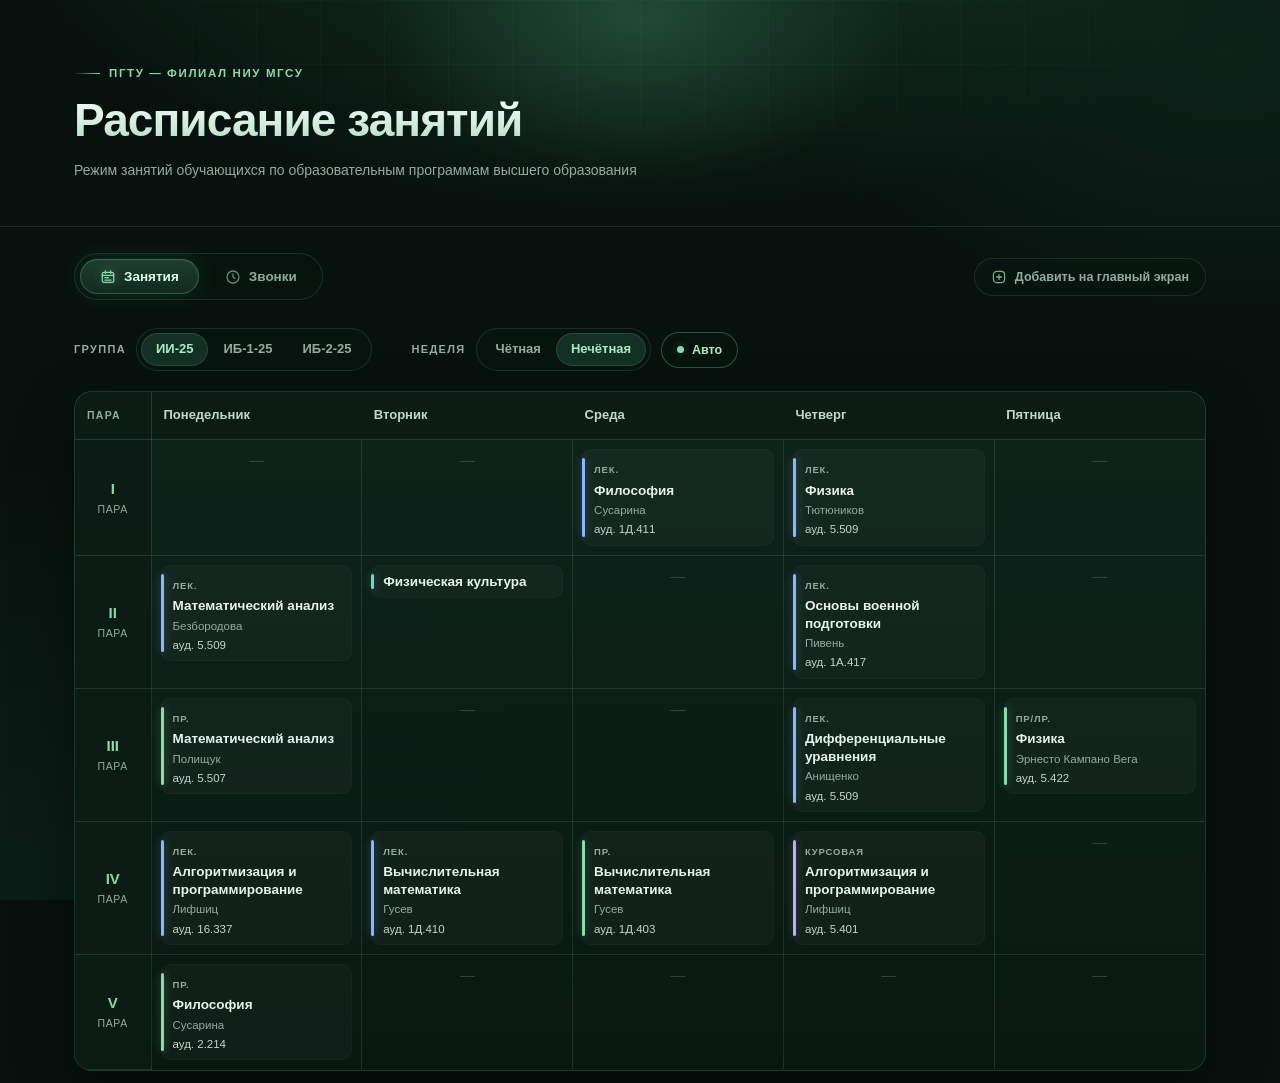
==== index.html @ c4e4f870 "Add files via upload" ====
<!DOCTYPE html>
<html lang="ru">
<head>
  <meta charset="utf-8">
  <meta name="viewport" content="width=device-width, initial-scale=1">
  <meta name="description" content="Расписание занятий и звонков для групп ИИ-25, ИБ-1-25 и ИБ-2-25 ПГТУ — филиала НИУ МГСУ.">
  <meta name="theme-color" content="#07110d">
  <title>Расписание занятий — ПГТУ</title>
  <link rel="stylesheet" href="css/styles.css">
  <link rel="manifest" href="manifest.json">
  <link rel="icon" type="image/png" sizes="32x32" href="icons/favicon-32.png">
  <link rel="apple-touch-icon" href="icons/apple-touch-icon-180.png">
  <meta name="apple-mobile-web-app-capable" content="yes">
  <meta name="apple-mobile-web-app-status-bar-style" content="black">
  <meta name="apple-mobile-web-app-title" content="Расписание">
</head>
<body>
  <header class="site-header">
    <div class="container site-header__inner">
      <p class="site-header__org" id="org">ПГТУ — филиал НИУ МГСУ</p>
      <h1 class="site-header__title" id="title">Расписание занятий</h1>
      <p class="site-header__subtitle" id="period"></p>
    </div>
  </header>

  <main class="container">
    <div class="toolbar">
      <nav class="tabs" aria-label="Разделы">
        <button class="tab is-active" type="button" data-view="schedule">
          <svg class="tab__icon" viewBox="0 0 24 24" aria-hidden="true" focusable="false">
            <rect x="3.4" y="4.9" width="17.2" height="15.3" rx="2.8" fill="none"
              stroke="currentColor" stroke-width="1.9" />
            <path d="M8 2.9v3.6M16 2.9v3.6" fill="none" stroke="currentColor"
              stroke-width="1.9" stroke-linecap="round" />
            <path d="M3.6 9.6h16.8" fill="none" stroke="currentColor"
              stroke-width="1.9" stroke-linecap="round" />
            <path d="M7.4 13.1h5.2M7.4 16.7h9.2" fill="none" stroke="currentColor"
              stroke-width="1.9" stroke-linecap="round" />
          </svg>
          <span>Занятия</span>
        </button>
        <button class="tab" type="button" data-view="bells">
          <svg class="tab__icon" viewBox="0 0 24 24" aria-hidden="true" focusable="false">
            <circle cx="12" cy="12" r="9" fill="none" stroke="currentColor" stroke-width="1.9" />
            <path d="M12 7.2V12l3.1 2.1" fill="none" stroke="currentColor"
              stroke-width="1.9" stroke-linecap="round" stroke-linejoin="round" />
          </svg>
          <span>Звонки</span>
        </button>
      </nav>

      <button class="install-btn" type="button" id="install-btn" hidden>
        <svg class="install-btn__icon" viewBox="0 0 24 24" aria-hidden="true" focusable="false">
          <rect x="3.6" y="3.6" width="16.8" height="16.8" rx="5.2" fill="none"
            stroke="currentColor" stroke-width="1.9" />
          <path d="M12 8.4v7.2M8.4 12h7.2" fill="none" stroke="currentColor"
            stroke-width="1.9" stroke-linecap="round" />
        </svg>
        <span>Добавить на главный экран</span>
      </button>
    </div>

    <!-- Расписание занятий -->
    <section class="view is-active" id="view-schedule" aria-labelledby="schedule-heading">
      <h2 class="visually-hidden" id="schedule-heading">Расписание занятий</h2>

      <div class="controls">
        <div class="control">
          <span class="control__label">Группа</span>
          <div class="segmented" id="group-switch" role="group" aria-label="Выбор группы"></div>
        </div>

        <div class="control">
          <span class="control__label">Неделя</span>
          <div class="segmented" id="week-switch" role="group" aria-label="Выбор недели">
            <button class="segmented__btn" type="button" data-week="even">Чётная</button>
            <button class="segmented__btn" type="button" data-week="odd">Нечётная</button>
          </div>
          <button class="auto-toggle" type="button" id="auto-week" aria-pressed="true"
            title="Определять неделю по текущей дате">Авто</button>
        </div>
      </div>

      <div class="table-wrap">
        <table class="schedule" id="schedule-table"></table>
      </div>
    </section>

    <!-- Звонки -->
    <section class="view" id="view-bells" aria-labelledby="bells-heading" hidden>
      <h2 class="section-title" id="bells-heading">Расписание звонков</h2>

      <div class="bells-layout">
        <div class="table-wrap table-wrap--narrow">
          <table class="bells" id="bells-table">
            <thead>
              <tr>
                <th scope="col">Пара / перерыв</th>
                <th scope="col">Начало</th>
                <th scope="col">Окончание</th>
              </tr>
            </thead>
            <tbody></tbody>
          </table>
        </div>

        <aside class="clock-card" aria-label="Текущее время по GMT+3">
          <p class="clock-card__label">Текущее время</p>

          <svg class="clock" viewBox="0 0 240 240" aria-hidden="true">
            <defs>
              <radialGradient id="clock-face" cx="50%" cy="40%" r="68%">
                <stop offset="0%" stop-color="#163c2c" />
                <stop offset="100%" stop-color="#081811" />
              </radialGradient>
            </defs>

            <circle cx="120" cy="120" r="112" fill="url(#clock-face)"
              stroke="#8ad9ac" stroke-opacity="0.28" stroke-width="1.5" />
            <circle cx="120" cy="120" r="103" fill="none"
              stroke="#8ad9ac" stroke-opacity="0.07" stroke-width="1" />

            <g id="clock-ticks"></g>

            <g fill="#a9c4b5" font-size="13" font-weight="600" text-anchor="middle">
              <text x="120" y="53" dominant-baseline="middle">12</text>
              <text x="187" y="120" dominant-baseline="middle">3</text>
              <text x="120" y="187" dominant-baseline="middle">6</text>
              <text x="53" y="120" dominant-baseline="middle">9</text>
            </g>

            <g stroke-linecap="round">
              <line id="clock-hour" x1="120" y1="130" x2="120" y2="73"
                stroke="#e2f5ea" stroke-width="6" />
              <line id="clock-minute" x1="120" y1="134" x2="120" y2="51"
                stroke="#b9e6cc" stroke-width="4" />
              <line id="clock-second" x1="120" y1="139" x2="120" y2="40"
                stroke="#8ad9ac" stroke-width="1.6" />
            </g>

            <circle cx="120" cy="120" r="5.5" fill="#8ad9ac" />
            <circle cx="120" cy="120" r="1.8" fill="#081811" />
          </svg>

          <div class="clock__digital">
            <span class="clock__time" id="clock-time">--:--:--</span>
            <span class="clock__zone">GMT+3</span>
          </div>
        </aside>
      </div>
    </section>
  </main>

  <!-- Подсказка «Добавить на главный экран» -->
  <div class="modal" id="install-modal" hidden>
    <div class="modal__backdrop" data-install-close></div>

    <div class="modal__card" role="dialog" aria-modal="true"
      aria-labelledby="install-title" aria-describedby="install-lead">
      <button class="modal__close" type="button" id="install-close" aria-label="Закрыть"
        data-install-close>×</button>

      <h2 class="modal__title" id="install-title">Добавить на главный экран</h2>
      <p class="modal__lead" id="install-lead">
        Сайт появится на главном экране телефона с иконкой и будет открываться сразу,
        без адресной строки — как обычное приложение.
      </p>

      <ol class="install-steps" id="install-steps"></ol>

      <div class="modal__actions">
        <button class="btn btn--primary" type="button" id="install-native" hidden>Установить</button>
        <button class="btn btn--ghost" type="button" data-install-close>Понятно</button>
      </div>
    </div>
  </div>

  <script src="js/data.js"></script>
  <script src="js/app.js"></script>
</body>
</html>
---- css/styles.css ----
/* ────────────────────────────────────────────────────────────────
   ПГТУ · расписание — тёмно-зелёная тема
   Все цвета и радиусы собраны в :root: через них проще менять стиль.
   ──────────────────────────────────────────────────────────────── */

:root {
  --bg: #07110d;
  --bg-deep: #050c09;
  --surface: #0c1e16;
  --surface-2: #0f261c;
  --surface-3: #123024;
  --panel: rgba(12, 32, 24, 0.72);

  --text: #e6f3eb;
  --text-soft: #c3d8cc;
  --muted: #93ac9f;
  --border: rgba(131, 189, 158, 0.16);
  --border-strong: rgba(131, 189, 158, 0.28);

  --accent: #8ad9ac;
  --accent-strong: #a9ecc4;
  --accent-soft: rgba(112, 204, 154, 0.12);
  --accent-glow: rgba(80, 180, 125, 0.35);

  --lecture: #8ab6ff;
  --practice: #86dfa8;
  --lab: #e6b477;
  --coursework: #c3a6ff;
  --pe: #6fd6cf;

  --radius: 18px;
  --radius-md: 12px;
  --radius-sm: 9px;
  --shadow: 0 24px 60px rgba(0, 0, 0, 0.35);
  --shadow-soft: 0 10px 30px rgba(0, 0, 0, 0.22);
  --container: 1180px;

  --font: "Segoe UI", -apple-system, BlinkMacSystemFont, Roboto, "Helvetica Neue", Arial, sans-serif;

  color-scheme: dark;
}

*,
*::before,
*::after {
  box-sizing: border-box;
}

html {
  -webkit-text-size-adjust: 100%;
}

body {
  margin: 0;
  padding: 0;
  min-height: 100vh;
  font-family: var(--font);
  font-size: 15px;
  line-height: 1.45;
  color: var(--text);
  background-color: var(--bg);
  background-image:
    radial-gradient(1100px 620px at 50% -18%, rgba(44, 122, 84, 0.38), transparent 62%),
    radial-gradient(760px 460px at 96% 6%, rgba(26, 92, 66, 0.24), transparent 60%),
    radial-gradient(900px 700px at 0% 100%, rgba(18, 62, 46, 0.28), transparent 65%);
  background-attachment: fixed;
}

::selection {
  background: rgba(112, 204, 154, 0.32);
  color: #f3fff7;
}

h1,
h2,
p {
  margin: 0;
}

.container {
  width: 100%;
  max-width: var(--container);
  margin: 0 auto;
  padding: 0 24px;
}

.visually-hidden {
  position: absolute;
  width: 1px;
  height: 1px;
  margin: -1px;
  padding: 0;
  overflow: hidden;
  clip: rect(0 0 0 0);
  white-space: nowrap;
  border: 0;
}

/* ── Шапка ─────────────────────────────────────────────────────── */

.site-header {
  position: relative;
  overflow: hidden;
  padding: 58px 0 46px;
  border-bottom: 1px solid var(--border);
}

.site-header::before {
  content: "";
  position: absolute;
  top: -220px;
  left: 50%;
  width: 760px;
  height: 480px;
  transform: translateX(-50%);
  background: radial-gradient(closest-side, rgba(96, 200, 143, 0.22), transparent 70%);
  pointer-events: none;
}

.site-header::after {
  content: "";
  position: absolute;
  inset: 0;
  background-image:
    linear-gradient(rgba(133, 190, 160, 0.045) 1px, transparent 1px),
    linear-gradient(90deg, rgba(133, 190, 160, 0.045) 1px, transparent 1px);
  background-size: 64px 64px;
  mask-image: radial-gradient(70% 70% at 50% 20%, #000 30%, transparent 78%);
  pointer-events: none;
}

.site-header__inner {
  position: relative;
  z-index: 1;
}

.site-header__org {
  display: inline-flex;
  align-items: center;
  gap: 9px;
  font-size: 11.5px;
  font-weight: 600;
  letter-spacing: 0.14em;
  text-transform: uppercase;
  color: var(--accent);
}

.site-header__org::before {
  content: "";
  width: 26px;
  height: 1px;
  background: linear-gradient(90deg, transparent, var(--accent));
}

.site-header__title {
  margin-top: 14px;
  font-size: clamp(30px, 4.4vw, 46px);
  font-weight: 650;
  line-height: 1.08;
  letter-spacing: -0.02em;
  background: linear-gradient(180deg, #f4fff8 0%, #c9e8d6 70%, #a4cfb8 100%);
  -webkit-background-clip: text;
  background-clip: text;
  -webkit-text-fill-color: transparent;
  color: #eafff2;
}

.site-header__subtitle {
  margin-top: 14px;
  max-width: 620px;
  font-size: 14px;
  color: var(--muted);
}

/* ── Вкладки ───────────────────────────────────────────────────── */

.toolbar {
  display: flex;
  flex-wrap: wrap;
  align-items: center;
  justify-content: space-between;
  gap: 14px;
  margin-top: 26px;
}

.tabs {
  display: inline-flex;
  gap: 6px;
  padding: 5px;
  border: 1px solid var(--border);
  border-radius: 999px;
  background: rgba(8, 22, 16, 0.7);
  backdrop-filter: blur(8px);
}

.tab {
  display: inline-flex;
  align-items: center;
  gap: 8px;
  padding: 8px 20px;
  border: 0;
  border-radius: 999px;
  background: transparent;
  font: inherit;
  font-size: 13.5px;
  font-weight: 600;
  color: var(--muted);
  cursor: pointer;
  transition: background 0.18s, color 0.18s;
}

.tab__icon {
  width: 16px;
  height: 16px;
  flex: none;
  color: var(--accent);
  opacity: 0.65;
  transition: opacity 0.18s, filter 0.18s;
}

.tab.is-active .tab__icon {
  opacity: 1;
  filter: drop-shadow(0 0 6px rgba(138, 217, 172, 0.35));
}

.tab:hover {
  color: var(--text);
}

.tab.is-active {
  background: linear-gradient(180deg, rgba(112, 204, 154, 0.24), rgba(112, 204, 154, 0.11));
  color: #d9ffe8;
  box-shadow: inset 0 0 0 1px rgba(138, 217, 172, 0.28), 0 0 24px rgba(80, 180, 125, 0.16);
}

/* ── Кнопка «Добавить на главный экран» ────────────────────────── */

.install-btn {
  display: inline-flex;
  align-items: center;
  gap: 8px;
  padding: 9px 16px;
  border: 1px solid var(--border);
  border-radius: 999px;
  background: rgba(8, 22, 16, 0.7);
  font: inherit;
  font-size: 12.5px;
  font-weight: 600;
  color: var(--muted);
  cursor: pointer;
  transition: color 0.16s, border-color 0.16s, background 0.16s;
}

.install-btn:hover {
  color: var(--text);
  border-color: var(--border-strong);
  background: rgba(12, 32, 24, 0.85);
}

.install-btn:focus-visible,
.modal__close:focus-visible,
.btn:focus-visible {
  outline: 2px solid var(--accent);
  outline-offset: 2px;
}

.install-btn__icon {
  width: 16px;
  height: 16px;
  flex: none;
  color: var(--accent);
  opacity: 0.8;
}

.install-btn.is-ready {
  border-color: rgba(138, 217, 172, 0.32);
  color: var(--accent-strong);
}

/* ── Модальное окно с инструкцией ──────────────────────────────── */

.modal {
  position: fixed;
  inset: 0;
  z-index: 50;
  display: flex;
  align-items: center;
  justify-content: center;
  padding: 20px;
}

.modal[hidden] {
  display: none;
}

.modal__backdrop {
  position: absolute;
  inset: 0;
  background: rgba(2, 8, 6, 0.72);
  -webkit-backdrop-filter: blur(6px);
  backdrop-filter: blur(6px);
}

.modal__card {
  position: relative;
  width: 100%;
  max-width: 440px;
  padding: 26px 26px 22px;
  border: 1px solid var(--border-strong);
  border-radius: var(--radius);
  background: linear-gradient(180deg, #123124, #0a1c14);
  box-shadow: var(--shadow), inset 0 1px 0 rgba(255, 255, 255, 0.05);
}

.modal__close {
  position: absolute;
  top: 12px;
  right: 12px;
  width: 32px;
  height: 32px;
  padding: 0;
  border: 1px solid var(--border);
  border-radius: 50%;
  background: transparent;
  font: inherit;
  font-size: 19px;
  line-height: 1;
  color: var(--muted);
  cursor: pointer;
  transition: color 0.16s, border-color 0.16s;
}

.modal__close:hover {
  color: var(--text);
  border-color: var(--border-strong);
}

.modal__title {
  margin: 0 40px 10px 0;
  font-size: 20px;
  font-weight: 650;
  letter-spacing: -0.01em;
}

.modal__lead {
  margin: 0 0 18px;
  font-size: 13.5px;
  line-height: 1.5;
  color: var(--muted);
}

.install-steps {
  display: grid;
  gap: 11px;
  margin: 0 0 20px;
  padding: 0;
  list-style: none;
  counter-reset: install-step;
}

.install-steps li {
  position: relative;
  padding-left: 34px;
  font-size: 13.5px;
  line-height: 1.45;
  color: var(--text-soft);
  counter-increment: install-step;
}

.install-steps li::before {
  content: counter(install-step);
  position: absolute;
  top: 0;
  left: 0;
  display: grid;
  place-items: center;
  width: 22px;
  height: 22px;
  border: 1px solid rgba(138, 217, 172, 0.3);
  border-radius: 50%;
  background: var(--accent-soft);
  font-size: 11px;
  font-weight: 700;
  color: var(--accent-strong);
}

.install-steps b {
  color: var(--text);
  font-weight: 600;
}

.modal__actions {
  display: flex;
  flex-wrap: wrap;
  justify-content: flex-end;
  gap: 10px;
}

.btn {
  padding: 10px 18px;
  border-radius: 999px;
  font: inherit;
  font-size: 13px;
  font-weight: 600;
  cursor: pointer;
  transition: background 0.16s, border-color 0.16s, color 0.16s;
}

.btn--primary {
  border: 0;
  background: linear-gradient(180deg, #9fe6bd, #7fd2a3);
  color: #06231a;
}

.btn--primary:hover {
  background: linear-gradient(180deg, #b4efcd, #8ad9ac);
}

.btn--ghost {
  border: 1px solid var(--border);
  background: transparent;
  color: var(--text-soft);
}

.btn--ghost:hover {
  border-color: var(--border-strong);
  color: var(--text);
}

body.has-modal {
  overflow: hidden;
}

/* ── Панель управления ─────────────────────────────────────────── */

.view {
  padding: 28px 0 12px;
}

.controls {
  display: flex;
  flex-wrap: wrap;
  gap: 22px 40px;
  margin-bottom: 20px;
}

.control {
  display: flex;
  align-items: center;
  gap: 10px;
}

.control__label {
  font-size: 11px;
  font-weight: 700;
  letter-spacing: 0.12em;
  text-transform: uppercase;
  color: var(--muted);
}

.segmented {
  display: inline-flex;
  padding: 4px;
  border: 1px solid var(--border);
  border-radius: 999px;
  background: rgba(8, 22, 16, 0.7);
}

.segmented__btn {
  padding: 7px 15px;
  border: 0;
  border-radius: 999px;
  background: transparent;
  font: inherit;
  font-size: 13px;
  font-weight: 600;
  color: var(--muted);
  cursor: pointer;
  transition: background 0.16s, color 0.16s, box-shadow 0.16s;
}

.segmented__btn:hover {
  color: var(--text);
}

.segmented__btn.is-active {
  background: var(--surface-3);
  color: var(--accent-strong);
  box-shadow: inset 0 0 0 1px rgba(138, 217, 172, 0.16);
}

.auto-toggle {
  display: inline-flex;
  align-items: center;
  gap: 8px;
  padding: 8px 15px;
  border: 1px solid var(--border);
  border-radius: 999px;
  background: transparent;
  font: inherit;
  font-size: 12.5px;
  font-weight: 600;
  color: var(--muted);
  cursor: pointer;
  transition: background 0.16s, color 0.16s, border-color 0.16s;
}

.auto-toggle::before {
  content: "";
  width: 7px;
  height: 7px;
  border-radius: 50%;
  background: rgba(147, 172, 159, 0.45);
  transition: background 0.16s, box-shadow 0.16s;
}

.auto-toggle:hover {
  color: var(--text);
  border-color: var(--border-strong);
}

.auto-toggle.is-active {
  background: rgba(8, 22, 16, 0.55);
  border-color: rgba(138, 217, 172, 0.3);
  color: var(--accent-strong);
}

.auto-toggle.is-active::before {
  background: var(--accent);
  box-shadow: 0 0 9px var(--accent-glow);
}

/* ── Таблица расписания ────────────────────────────────────────── */

.table-wrap {
  overflow-x: auto;
  background: linear-gradient(180deg, rgba(14, 38, 28, 0.92), rgba(9, 25, 18, 0.94));
  border: 1px solid var(--border);
  border-radius: var(--radius);
  box-shadow: var(--shadow), inset 0 1px 0 rgba(255, 255, 255, 0.035);
}

.table-wrap--narrow {
  max-width: 520px;
}

.schedule {
  width: 100%;
  min-width: 900px;
  border-collapse: collapse;
  table-layout: fixed;
}

.schedule thead th {
  position: sticky;
  top: 0;
  z-index: 2;
  padding: 14px 12px;
  background: rgba(10, 28, 20, 0.92);
  border-bottom: 1px solid var(--border);
  font-size: 13px;
  font-weight: 650;
  text-align: left;
  white-space: nowrap;
  color: var(--text-soft);
}

.schedule thead th.schedule__pair-col {
  width: 76px;
}

.schedule .schedule__day-short {
  display: none;
}

.schedule__pair-col {
  position: sticky;
  left: 0;
  z-index: 1;
  width: 76px;
  padding: 12px 10px;
  background: rgba(10, 28, 20, 0.9);
  border-right: 1px solid var(--border);
  border-bottom: 1px solid var(--border);
  text-align: center;
  vertical-align: middle;
  font-weight: 500;
}

.schedule thead .schedule__pair-col {
  z-index: 3;
  font-size: 10.5px;
  letter-spacing: 0.12em;
  text-transform: uppercase;
  color: var(--muted);
}

.schedule__cell {
  padding: 9px;
  border-bottom: 1px solid var(--border);
  border-right: 1px solid var(--border);
  vertical-align: top;
  transition: background 0.15s;
}

.schedule__cell:hover {
  background: rgba(255, 255, 255, 0.018);
}

.schedule__cell:last-child {
  border-right: 0;
}

.schedule tbody tr:last-child .schedule__cell {
  border-bottom: 0;
}

.schedule__cell.is-today {
  background: rgba(112, 204, 154, 0.05);
}

.schedule thead th.is-today {
  background: rgba(112, 204, 154, 0.1);
  color: var(--accent-strong);
  box-shadow: inset 0 -2px 0 rgba(138, 217, 172, 0.5);
}

.schedule__cell.is-empty {
  text-align: center;
}

.empty-mark {
  color: rgba(180, 212, 195, 0.22);
}

.pair-label {
  display: block;
  font-weight: 650;
  color: var(--accent);
}

.pair-sub {
  display: block;
  margin-top: 2px;
  font-size: 10.5px;
  letter-spacing: 0.06em;
  text-transform: uppercase;
  color: var(--muted);
}

/* ── Карточка занятия ──────────────────────────────────────────── */

.lesson {
  position: relative;
  padding: 8px 9px 8px 12px;
  border-radius: var(--radius-sm);
  background: rgba(255, 255, 255, 0.028);
  box-shadow: inset 0 0 0 1px rgba(255, 255, 255, 0.025);
  transition: background 0.16s, box-shadow 0.16s;
}

.lesson:hover {
  background: rgba(255, 255, 255, 0.05);
  box-shadow: inset 0 0 0 1px rgba(138, 217, 172, 0.14);
}

.lesson + .lesson {
  margin-top: 8px;
}

.lesson::before {
  content: "";
  position: absolute;
  top: 9px;
  bottom: 9px;
  left: 0;
  width: 3px;
  border-radius: 3px;
  background: var(--border-strong);
}

.lesson--lecture::before {
  background: var(--lecture);
  box-shadow: 0 0 10px rgba(138, 182, 255, 0.4);
}

.lesson--practice::before {
  background: var(--practice);
  box-shadow: 0 0 10px rgba(134, 223, 168, 0.38);
}

.lesson--lab::before {
  background: var(--lab);
  box-shadow: 0 0 10px rgba(230, 180, 119, 0.36);
}

.lesson--coursework::before {
  background: var(--coursework);
  box-shadow: 0 0 10px rgba(195, 166, 255, 0.36);
}

.lesson--pe::before {
  background: var(--pe);
  box-shadow: 0 0 10px rgba(111, 214, 207, 0.36);
}

.lesson__head {
  margin-bottom: 3px;
}

.lesson__type {
  font-size: 9.5px;
  font-weight: 700;
  letter-spacing: 0.09em;
  text-transform: uppercase;
  color: var(--muted);
}

.lesson__subject {
  font-size: 13.5px;
  font-weight: 600;
  line-height: 1.3;
  color: var(--text);
}

.lesson__meta {
  margin-top: 3px;
  font-size: 11.5px;
  color: var(--muted);
  line-height: 1.4;
}

.lesson__room {
  font-variant-numeric: tabular-nums;
  color: var(--text-soft);
}

/* ── Звонки ────────────────────────────────────────────────────── */

/* ── Звонки и часы ─────────────────────────────────────────────── */

.bells-layout {
  display: grid;
  grid-template-columns: minmax(0, 1fr) 320px;
  gap: 28px;
  align-items: start;
}

.bells-layout .table-wrap--narrow {
  max-width: none;
}

.clock-card {
  display: flex;
  flex-direction: column;
  align-items: center;
  gap: 14px;
  padding: 22px 22px 24px;
  background: linear-gradient(180deg, rgba(16, 44, 32, 0.9), rgba(9, 25, 18, 0.94));
  border: 1px solid var(--border);
  border-radius: var(--radius);
  box-shadow: var(--shadow-soft), inset 0 1px 0 rgba(255, 255, 255, 0.04);
}

.clock-card__label {
  align-self: flex-start;
  font-size: 10px;
  font-weight: 700;
  letter-spacing: 0.14em;
  text-transform: uppercase;
  color: var(--muted);
}

.clock {
  display: block;
  width: 100%;
  max-width: 250px;
  height: auto;
  margin: 2px 0 4px;
  filter: drop-shadow(0 14px 34px rgba(0, 0, 0, 0.38));
}

.clock__digital {
  display: flex;
  flex-direction: column;
  align-items: center;
  gap: 3px;
}

.clock__time {
  font-size: 30px;
  font-weight: 600;
  letter-spacing: 0.05em;
  font-variant-numeric: tabular-nums;
  color: #eafff2;
}

.clock__zone {
  font-size: 10px;
  font-weight: 600;
  letter-spacing: 0.16em;
  text-transform: uppercase;
  color: var(--muted);
}

.section-title {
  margin-bottom: 16px;
  font-size: 19px;
  font-weight: 650;
  letter-spacing: -0.01em;
}

.bells {
  width: 100%;
  border-collapse: collapse;
}

.bells th,
.bells td {
  padding: 11px 18px;
  border-bottom: 1px solid var(--border);
  text-align: left;
}

.bells th {
  background: rgba(10, 28, 20, 0.9);
  font-size: 10.5px;
  font-weight: 700;
  letter-spacing: 0.1em;
  text-transform: uppercase;
  color: var(--muted);
}

.bells td {
  color: var(--text-soft);
}

.bells td:first-child {
  font-weight: 600;
  color: var(--text);
}

.bells td:nth-child(2),
.bells td:nth-child(3) {
  font-variant-numeric: tabular-nums;
  white-space: nowrap;
}

.bells tr.is-break td {
  color: var(--muted);
  font-weight: 400;
}

.bells tr.is-break td:first-child {
  font-weight: 400;
  color: var(--muted);
}

.bells tbody tr:last-child td {
  border-bottom: 0;
}

.bells .pair-label {
  display: inline;
}

/* ── Адаптив ───────────────────────────────────────────────────── */

@media (max-width: 900px) {
  .bells-layout {
    grid-template-columns: 1fr;
  }

  .clock-card {
    max-width: 340px;
  }
}

@media (max-width: 720px) {
  body {
    font-size: 14px;
  }

  .site-header {
    padding: 36px 0 30px;
  }

  .site-header__subtitle {
    font-size: 13px;
  }

  .container {
    padding: 0 16px;
  }

  .toolbar {
    margin-top: 22px;
  }

  .install-btn {
    width: 100%;
    justify-content: center;
  }

  .modal {
    padding: 14px;
  }

  .modal__card {
    padding: 22px 18px 18px;
  }

  .modal__title {
    font-size: 18px;
  }

  .controls {
    gap: 12px;
  }

  .control {
    width: 100%;
    justify-content: space-between;
  }

  .control__label {
    min-width: 54px;
  }

  .segmented__btn {
    padding: 7px 12px;
  }

  .schedule {
    min-width: 780px;
  }

  .schedule .schedule__day {
    display: none;
  }

  .schedule .schedule__day-short {
    display: inline;
  }

  .schedule thead th {
    padding: 12px 9px;
  }

  .schedule__pair-col {
    width: 58px;
    padding: 9px 6px;
  }
}

@media print {
  .site-header,
  .toolbar,
  .controls,
  .clock-card,
  .modal {
    display: none;
  }

  body {
    background: #fff !important;
    color: #111;
  }

  .table-wrap {
    background: #fff;
    border-color: #ccc;
    box-shadow: none;
  }

  .schedule thead th,
  .schedule__pair-col {
    background: #f4f4f4;
    color: #111;
  }

  .schedule__cell,
  .lesson,
  .lesson__subject,
  .lesson__meta,
  .lesson__type,
  .bells td,
  .bells th {
    color: #111 !important;
    background: transparent !important;
    border-color: #ccc;
  }

  .schedule {
    min-width: 0;
  }
}
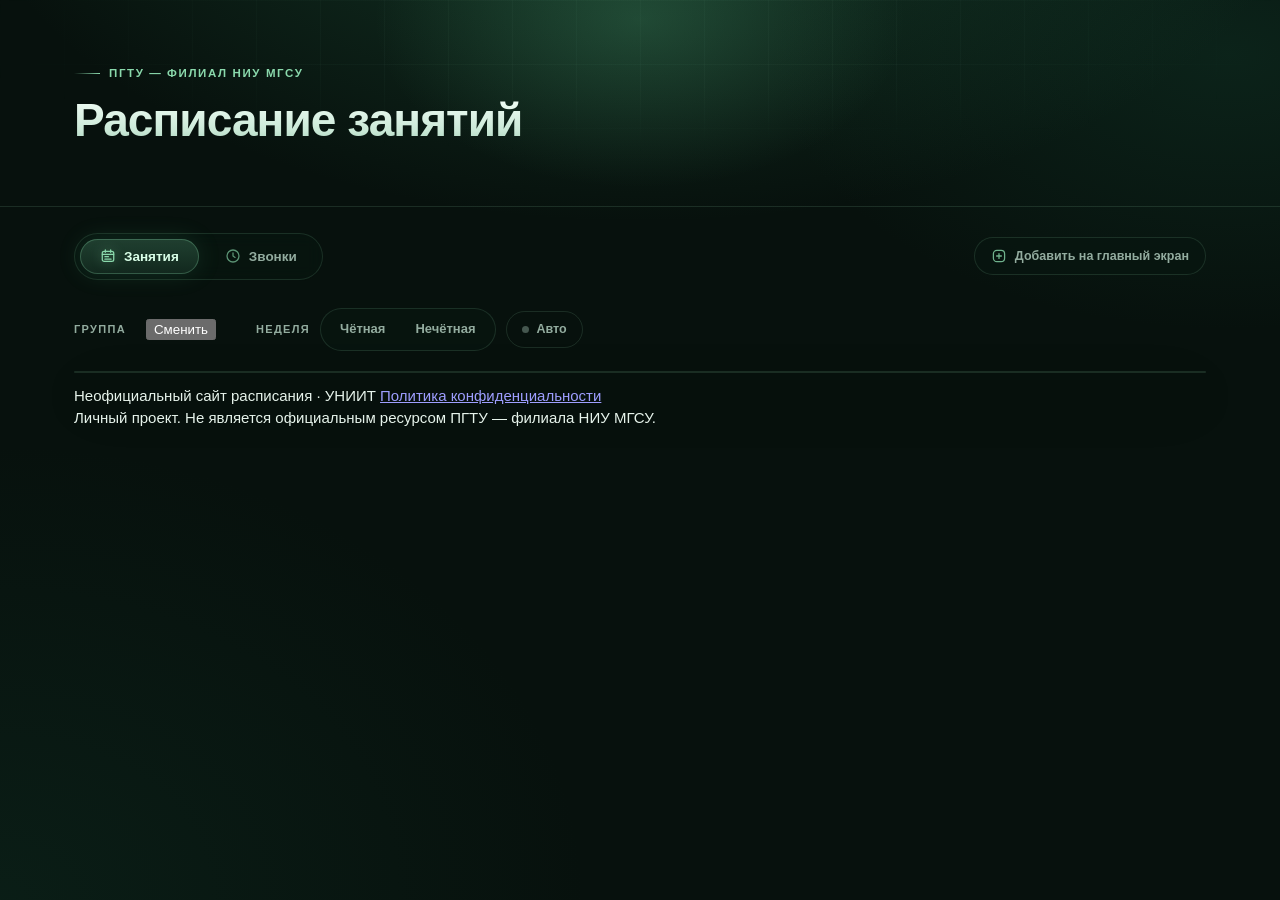
==== commit 9edf1441: "Add files via upload Расписание обновлено,добавлены новые курсы." ====
--- a/index.html
+++ b/index.html
@@ -3,7 +3,7 @@
 <head>
   <meta charset="utf-8">
   <meta name="viewport" content="width=device-width, initial-scale=1">
-  <meta name="description" content="Расписание занятий и звонков для групп ИИ-25, ИБ-1-25 и ИБ-2-25 ПГТУ — филиала НИУ МГСУ.">
+  <meta name="description" content="Неофициальный сайт с расписанием занятий и звонков для групп 1–4 курсов УНИИТ.">
   <meta name="theme-color" content="#07110d">
   <title>Расписание занятий — ПГТУ</title>
   <link rel="stylesheet" href="css/styles.css">
@@ -64,10 +64,16 @@
     <section class="view is-active" id="view-schedule" aria-labelledby="schedule-heading">
       <h2 class="visually-hidden" id="schedule-heading">Расписание занятий</h2>
 
-      <div class="controls">
+      <div class="schedule-empty" id="schedule-empty" hidden>
+        <p class="schedule-empty__text">Выберите факультет, курс и группу — покажем только ваше расписание.</p>
+        <button class="btn btn--primary" type="button" id="empty-choose">Выбрать группу</button>
+      </div>
+
+      <div class="controls" id="schedule-controls">
         <div class="control">
           <span class="control__label">Группа</span>
-          <div class="segmented" id="group-switch" role="group" aria-label="Выбор группы"></div>
+          <span class="group-chip" id="group-chip"></span>
+          <button class="group-change" type="button" id="change-group">Сменить</button>
         </div>
 
         <div class="control">
@@ -81,9 +87,14 @@
         </div>
       </div>
 
-      <div class="table-wrap">
+      <div class="table-wrap" id="schedule-wrap">
         <table class="schedule" id="schedule-table"></table>
       </div>
+
+      <section class="ad-slot" id="ad-slot" aria-label="Рекламный блок" hidden>
+        <span class="ad-slot__label">Реклама</span>
+        <div class="ad-slot__body" id="ad-slot-body"></div>
+      </section>
     </section>
 
     <!-- Звонки -->
@@ -151,6 +162,16 @@
     </section>
   </main>
 
+  <footer class="site-footer">
+    <div class="container site-footer__inner">
+      <span>Неофициальный сайт расписания · УНИИТ</span>
+      <a href="privacy.html">Политика конфиденциальности</a>
+      <p class="site-footer__note">
+        Личный проект. Не является официальным ресурсом ПГТУ — филиала НИУ МГСУ.
+      </p>
+    </div>
+  </footer>
+
   <!-- Подсказка «Добавить на главный экран» -->
   <div class="modal" id="install-modal" hidden>
     <div class="modal__backdrop" data-install-close></div>
@@ -175,7 +196,42 @@
     </div>
   </div>
 
+  <!-- Выбор факультета, курса и группы -->
+  <div class="modal" id="setup-modal" hidden>
+    <div class="modal__backdrop" data-setup-close></div>
+
+    <div class="modal__card modal__card--wide" role="dialog" aria-modal="true"
+      aria-labelledby="setup-title" aria-describedby="setup-lead">
+      <button class="modal__close" type="button" aria-label="Закрыть" data-setup-close>×</button>
+
+      <h2 class="modal__title" id="setup-title">Выберите свою группу</h2>
+      <p class="modal__lead" id="setup-lead">
+        Покажем расписание только для неё. Выбор запомнится на этом устройстве — потом его можно сменить.
+      </p>
+
+      <div class="setup__field">
+        <span class="setup__label">Факультет</span>
+        <div class="setup__options" id="setup-faculties" role="group" aria-label="Факультет"></div>
+      </div>
+
+      <div class="setup__field">
+        <span class="setup__label">Курс</span>
+        <div class="setup__options" id="setup-courses" role="group" aria-label="Курс"></div>
+      </div>
+
+      <div class="setup__field">
+        <span class="setup__label">Группа</span>
+        <div class="setup__options" id="setup-groups" role="group" aria-label="Группа"></div>
+      </div>
+
+      <div class="modal__actions">
+        <button class="btn btn--primary" type="button" id="setup-apply" disabled>Показать расписание</button>
+      </div>
+    </div>
+  </div>
+
   <script src="js/data.js"></script>
   <script src="js/app.js"></script>
+  <script src="js/ads.js"></script>
 </body>
 </html>
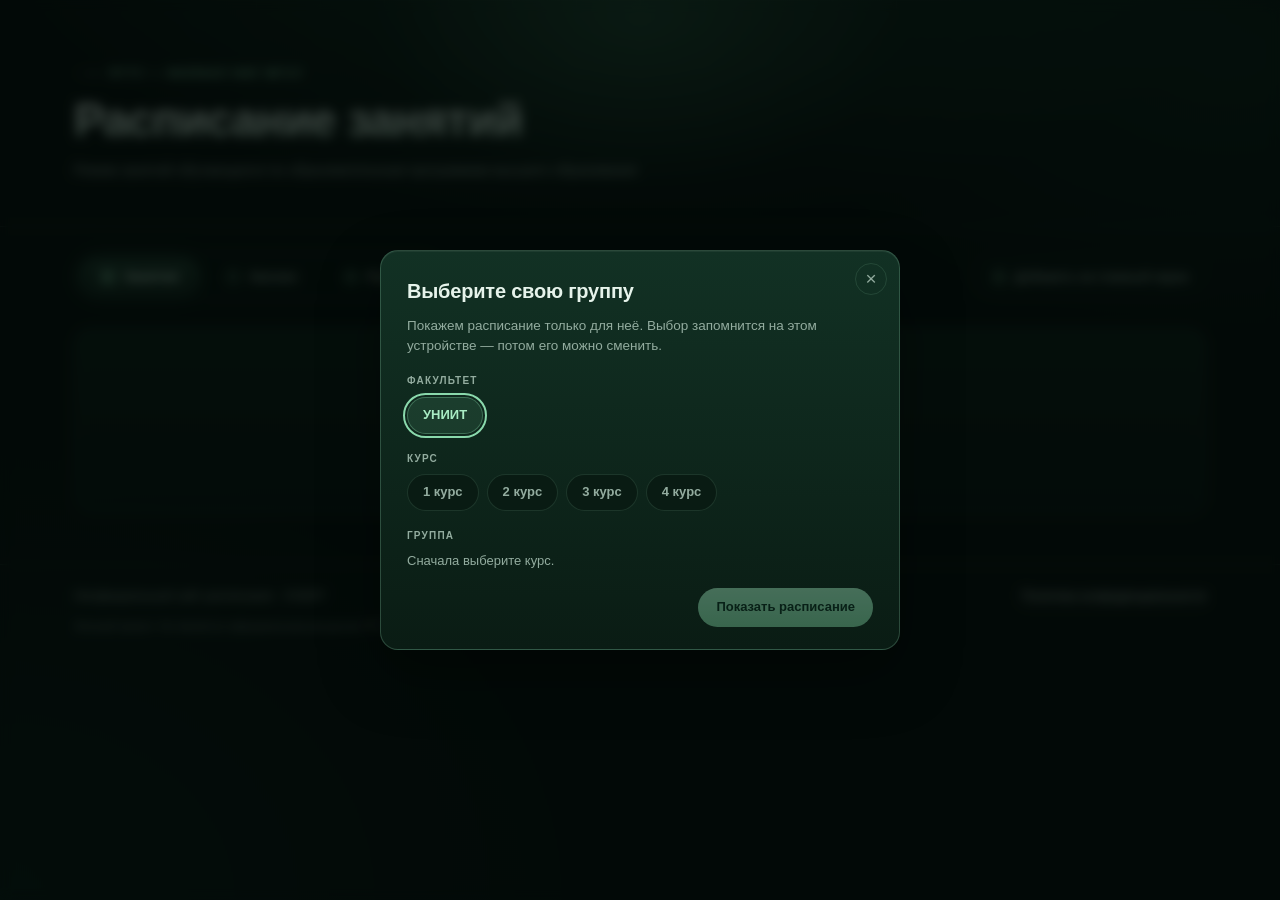
==== commit d070a9c5: "Add files via upload обнова" ====
--- a/index.html
+++ b/index.html
@@ -47,6 +47,15 @@
           </svg>
           <span>Звонки</span>
         </button>
+        <button class="tab" type="button" data-view="roulette">
+          <svg class="tab__icon" viewBox="0 0 24 24" aria-hidden="true" focusable="false">
+            <circle cx="12" cy="12" r="9" fill="none" stroke="currentColor" stroke-width="1.9" />
+            <path d="M12 12V3.2M12 12l7.6 4.4M12 12l-7.6 4.4" fill="none" stroke="currentColor"
+              stroke-width="1.9" stroke-linecap="round" />
+            <circle cx="12" cy="12" r="1.5" fill="currentColor" />
+          </svg>
+          <span>Рулетка</span>
+        </button>
       </nav>
 
       <button class="install-btn" type="button" id="install-btn" hidden>
@@ -160,6 +169,70 @@
         </aside>
       </div>
     </section>
+
+    <!-- Рулетка -->
+    <section class="view" id="view-roulette" aria-labelledby="roulette-heading" hidden>
+      <h2 class="section-title" id="roulette-heading">Рулетка</h2>
+
+      <div class="roulette">
+        <div class="roulette__stage">
+          <svg class="roulette__wheel" viewBox="0 0 320 320" role="img"
+            aria-label="Колесо фортуны: остаться дома — 5%, не идти на пару — 45%, идти на пару — 50%">
+            <defs>
+              <radialGradient id="wheel-hub-fill" cx="50%" cy="38%" r="72%">
+                <stop offset="0%" stop-color="#1b4534" />
+                <stop offset="100%" stop-color="#081811" />
+              </radialGradient>
+              <linearGradient id="wheel-needle-fill" x1="0" y1="0" x2="0" y2="1">
+                <stop offset="0%" stop-color="#f2fff8" />
+                <stop offset="100%" stop-color="#9fdcb9" />
+              </linearGradient>
+            </defs>
+
+            <circle class="roulette__glow" cx="160" cy="160" r="153" />
+            <g id="wheel-segments"></g>
+            <circle class="roulette__rim" cx="160" cy="160" r="150" />
+            <circle class="roulette__hub" cx="160" cy="160" r="34" />
+            <g class="roulette__needle" id="wheel-needle">
+              <path d="M160 17l12 33-6 5v101h-12V55l-6-5z" />
+            </g>
+            <circle class="roulette__needle-cap" cx="160" cy="160" r="10" />
+          </svg>
+        </div>
+
+        <div class="roulette__panel">
+          <p class="roulette__lead">
+            Сомневаетесь, идти ли на пару? Просто доверьтесь колесу.
+          </p>
+
+          <button class="btn btn--primary roulette__spin" type="button" id="spin-wheel">
+            Крутить
+          </button>
+
+          <p class="roulette__result" id="wheel-result" role="status" aria-live="polite">
+            Нажмите «Крутить» — колесо решит за вас.
+          </p>
+
+          <ul class="roulette__legend">
+            <li>
+              <span class="roulette__dot" data-tone="home"></span>
+              Остаться дома
+              <strong>5%</strong>
+            </li>
+            <li>
+              <span class="roulette__dot" data-tone="skip"></span>
+              Не идти на пару
+              <strong>45%</strong>
+            </li>
+            <li>
+              <span class="roulette__dot" data-tone="go"></span>
+              Идти на пару
+              <strong>50%</strong>
+            </li>
+          </ul>
+        </div>
+      </div>
+    </section>
   </main>
 
   <footer class="site-footer">
--- a/css/styles.css
+++ b/css/styles.css
@@ -44,6 +44,10 @@
 *::before,
 *::after {
   box-sizing: border-box;
+}
+
+[hidden] {
+  display: none !important;
 }
 
 html {
@@ -416,6 +420,11 @@
   background: linear-gradient(180deg, #b4efcd, #8ad9ac);
 }
 
+.btn--primary:disabled {
+  opacity: 0.4;
+  cursor: not-allowed;
+}
+
 .btn--ghost {
   border: 1px solid var(--border);
   background: transparent;
@@ -528,6 +537,131 @@
 .auto-toggle.is-active::before {
   background: var(--accent);
   box-shadow: 0 0 9px var(--accent-glow);
+}
+
+/* ── Выбранная группа и пустое состояние ───────────────────────── */
+
+.group-chip {
+  display: inline-flex;
+  align-items: baseline;
+  gap: 8px;
+  padding: 8px 14px;
+  border: 1px solid var(--border);
+  border-radius: 999px;
+  background: rgba(8, 22, 16, 0.7);
+}
+
+.group-chip__name {
+  font-size: 13px;
+  font-weight: 650;
+  color: var(--accent-strong);
+}
+
+.group-chip__meta {
+  font-size: 11.5px;
+  color: var(--muted);
+}
+
+.group-change {
+  padding: 7px 13px;
+  border: 1px solid var(--border);
+  border-radius: 999px;
+  background: transparent;
+  font: inherit;
+  font-size: 12px;
+  font-weight: 600;
+  color: var(--muted);
+  cursor: pointer;
+  transition: color 0.16s, border-color 0.16s;
+}
+
+.group-change:hover {
+  color: var(--text);
+  border-color: var(--border-strong);
+}
+
+.group-change:focus-visible {
+  outline: 2px solid var(--accent);
+  outline-offset: 2px;
+}
+
+.schedule-empty {
+  display: flex;
+  flex-direction: column;
+  align-items: center;
+  gap: 16px;
+  padding: 44px 24px;
+  border: 1px solid var(--border);
+  border-radius: var(--radius);
+  background: linear-gradient(180deg, rgba(14, 38, 28, 0.8), rgba(9, 25, 18, 0.9));
+  text-align: center;
+}
+
+.schedule-empty__text {
+  max-width: 420px;
+  font-size: 14px;
+  color: var(--muted);
+}
+
+/* ── Выбор факультета, курса и группы ──────────────────────────── */
+
+.modal__card--wide {
+  max-width: 520px;
+}
+
+.setup__field {
+  margin-bottom: 18px;
+}
+
+.setup__label {
+  display: block;
+  margin-bottom: 8px;
+  font-size: 10px;
+  font-weight: 700;
+  letter-spacing: 0.12em;
+  text-transform: uppercase;
+  color: var(--muted);
+}
+
+.setup__options {
+  display: flex;
+  flex-wrap: wrap;
+  gap: 8px;
+}
+
+.setup__option {
+  padding: 8px 15px;
+  border: 1px solid var(--border);
+  border-radius: 999px;
+  background: rgba(8, 22, 16, 0.6);
+  font: inherit;
+  font-size: 13px;
+  font-weight: 600;
+  color: var(--muted);
+  cursor: pointer;
+  transition: color 0.16s, border-color 0.16s, background 0.16s;
+}
+
+.setup__option:hover {
+  color: var(--text);
+  border-color: var(--border-strong);
+}
+
+.setup__option:focus-visible {
+  outline: 2px solid var(--accent);
+  outline-offset: 2px;
+}
+
+.setup__option.is-active {
+  background: var(--accent-soft);
+  border-color: rgba(138, 217, 172, 0.32);
+  color: var(--accent-strong);
+}
+
+.setup__hint {
+  margin: 0;
+  font-size: 13px;
+  color: var(--muted);
 }
 
 /* ── Таблица расписания ────────────────────────────────────────── */
@@ -579,7 +713,7 @@
   z-index: 1;
   width: 76px;
   padding: 12px 10px;
-  background: rgba(10, 28, 20, 0.9);
+  background: #0a1c14;
   border-right: 1px solid var(--border);
   border-bottom: 1px solid var(--border);
   text-align: center;
@@ -589,6 +723,7 @@
 
 .schedule thead .schedule__pair-col {
   z-index: 3;
+  background: #0a1c14;
   font-size: 10.5px;
   letter-spacing: 0.12em;
   text-transform: uppercase;
@@ -657,6 +792,9 @@
   background: rgba(255, 255, 255, 0.028);
   box-shadow: inset 0 0 0 1px rgba(255, 255, 255, 0.025);
   transition: background 0.16s, box-shadow 0.16s;
+  overflow-wrap: anywhere;
+  -webkit-hyphens: auto;
+  hyphens: auto;
 }
 
 .lesson:hover {
@@ -864,6 +1002,365 @@
   display: inline;
 }
 
+/* ── Рулетка ───────────────────────────────────────────────────── */
+
+.roulette {
+  display: grid;
+  grid-template-columns: minmax(0, 1fr) 320px;
+  gap: 26px;
+  align-items: center;
+}
+
+.roulette__stage {
+  display: flex;
+  align-items: center;
+  justify-content: center;
+  padding: 24px;
+  border: 1px solid var(--border);
+  border-radius: var(--radius);
+  background:
+    radial-gradient(closest-side at 50% 42%, rgba(52, 130, 92, 0.22), transparent 72%),
+    linear-gradient(180deg, rgba(14, 38, 28, 0.92), rgba(9, 25, 18, 0.94));
+  box-shadow: var(--shadow), inset 0 1px 0 rgba(255, 255, 255, 0.035);
+}
+
+.roulette__wheel {
+  display: block;
+  width: 100%;
+  max-width: 420px;
+  height: auto;
+}
+
+.roulette__glow {
+  fill: none;
+  stroke: rgba(138, 217, 172, 0.12);
+  stroke-width: 1.5;
+}
+
+.roulette__needle {
+  transform-origin: 160px 160px;
+  fill: url(#wheel-needle-fill);
+  stroke: rgba(6, 35, 26, 0.55);
+  stroke-width: 1;
+  filter: drop-shadow(0 4px 9px rgba(2, 12, 8, 0.55))
+    drop-shadow(0 0 7px rgba(150, 235, 190, 0.28));
+}
+
+.roulette__needle.is-spinning {
+  transition: transform 4.3s cubic-bezier(0.16, 0.72, 0.09, 1);
+}
+
+.roulette__needle-cap {
+  fill: #0a1c14;
+  stroke: rgba(138, 217, 172, 0.55);
+  stroke-width: 1.5;
+}
+
+.roulette__segment {
+  stroke-width: 1.5;
+}
+
+/* Редкий исход чуть заметнее остальных — лёгкое изумрудное свечение. */
+.roulette__segment--home {
+  stroke-width: 2;
+  filter: drop-shadow(0 0 6px rgba(73, 225, 158, 0.42));
+}
+
+.roulette__label {
+  font-size: 13px;
+  font-weight: 650;
+  letter-spacing: 0.01em;
+}
+
+/* Звезда в узком секторе «Остаться дома». */
+.roulette__star {
+  fill: #e2fff2;
+  filter: drop-shadow(0 0 5px rgba(120, 255, 195, 0.5));
+}
+
+.roulette__label-sub {
+  font-size: 10.5px;
+  font-weight: 700;
+  letter-spacing: 0.06em;
+}
+
+.roulette__rim {
+  fill: none;
+  stroke: var(--border-strong);
+  stroke-width: 2;
+}
+
+.roulette__hub {
+  fill: url(#wheel-hub-fill);
+  stroke: rgba(138, 217, 172, 0.32);
+  stroke-width: 1.5;
+}
+
+.roulette__panel {
+  padding: 22px;
+  border: 1px solid var(--border);
+  border-radius: var(--radius);
+  background: linear-gradient(180deg, rgba(16, 42, 31, 0.86), rgba(9, 24, 17, 0.94));
+  box-shadow: var(--shadow-soft);
+}
+
+.roulette__lead {
+  font-size: 13.5px;
+  line-height: 1.5;
+  color: var(--muted);
+}
+
+.roulette__spin {
+  width: 100%;
+  margin-top: 16px;
+  padding: 13px 18px;
+  font-size: 14.5px;
+}
+
+.roulette__result {
+  display: flex;
+  flex-direction: column;
+  justify-content: center;
+  gap: 4px;
+  min-height: 64px;
+  margin-top: 14px;
+  padding: 12px 14px;
+  border: 1px solid var(--border);
+  border-radius: var(--radius-md);
+  background: rgba(255, 255, 255, 0.03);
+  font-size: 13.5px;
+  line-height: 1.35;
+  color: var(--muted);
+  transition: color 0.2s, border-color 0.2s, background 0.2s;
+}
+
+.roulette__result.has-outcome {
+  font-size: 17px;
+  font-weight: 650;
+  color: var(--text);
+  background: rgba(255, 255, 255, 0.045);
+}
+
+.roulette__result-note {
+  font-size: 11.5px;
+  font-weight: 600;
+  letter-spacing: 0.03em;
+  color: var(--muted);
+}
+
+.roulette__result[data-tone="go"] {
+  color: #ccf9de;
+  border-color: rgba(134, 223, 168, 0.4);
+}
+
+.roulette__result[data-tone="skip"] {
+  color: #d4f7e1;
+  border-color: rgba(122, 196, 158, 0.45);
+}
+
+.roulette__result[data-tone="home"] {
+  color: #c9ffe9;
+  border-color: rgba(87, 233, 168, 0.5);
+}
+
+.roulette__legend {
+  display: grid;
+  gap: 8px;
+  margin: 16px 0 0;
+  padding: 0;
+  list-style: none;
+}
+
+.roulette__legend li {
+  display: flex;
+  align-items: center;
+  gap: 9px;
+  font-size: 12.5px;
+  color: var(--muted);
+}
+
+.roulette__legend strong {
+  margin-left: auto;
+  font-size: 12px;
+  font-variant-numeric: tabular-nums;
+  color: var(--text-soft);
+}
+
+.roulette__dot {
+  width: 10px;
+  height: 10px;
+  flex: none;
+  border-radius: 3px;
+}
+
+.roulette__dot[data-tone="go"] {
+  background: #86dfa8;
+}
+
+.roulette__dot[data-tone="skip"] {
+  background: #2b6a49;
+}
+
+.roulette__dot[data-tone="home"] {
+  background: #2fd79b;
+  box-shadow: 0 0 8px rgba(47, 215, 155, 0.55);
+}
+
+/* ── Рекламный слот ────────────────────────────────────────────── */
+
+.ad-slot {
+  position: relative;
+  margin-top: 20px;
+  padding: 30px 16px 16px;
+  border: 1px dashed var(--border);
+  border-radius: var(--radius-md);
+  background: rgba(10, 28, 20, 0.5);
+}
+
+.ad-slot__label {
+  position: absolute;
+  top: 9px;
+  left: 14px;
+  font-size: 9.5px;
+  font-weight: 700;
+  letter-spacing: 0.14em;
+  text-transform: uppercase;
+  color: var(--muted);
+}
+
+.ad-slot__body {
+  display: flex;
+  align-items: center;
+  justify-content: center;
+  min-height: 96px;
+  border-radius: var(--radius-sm);
+  background: rgba(255, 255, 255, 0.02);
+  color: var(--muted);
+  font-size: 12.5px;
+}
+
+/* ── Подвал и страница политики ────────────────────────────────── */
+
+.site-footer {
+  margin-top: 38px;
+  padding: 22px 0 30px;
+  border-top: 1px solid var(--border);
+}
+
+.site-footer__inner {
+  display: flex;
+  flex-wrap: wrap;
+  align-items: center;
+  justify-content: space-between;
+  gap: 10px 18px;
+  font-size: 12.5px;
+  color: var(--muted);
+}
+
+.site-footer__note {
+  flex-basis: 100%;
+  margin: 2px 0 0;
+  font-size: 11.5px;
+  line-height: 1.45;
+  color: var(--muted);
+  opacity: 0.85;
+}
+
+.site-footer a,
+.legal a {
+  color: var(--text-soft);
+  text-decoration: none;
+  border-bottom: 1px solid var(--border-strong);
+  transition: color 0.16s, border-color 0.16s;
+}
+
+.site-footer a:hover,
+.legal a:hover {
+  color: var(--accent-strong);
+  border-color: var(--accent);
+}
+
+.site-footer a:focus-visible,
+.legal a:focus-visible {
+  outline: 2px solid var(--accent);
+  outline-offset: 3px;
+  border-radius: 2px;
+}
+
+.site-header.site-header--compact {
+  padding: 44px 0 34px;
+}
+
+.legal {
+  max-width: 760px;
+  margin: 34px auto 0;
+}
+
+.legal__updated {
+  margin-bottom: 24px;
+  font-size: 11.5px;
+  font-weight: 600;
+  letter-spacing: 0.12em;
+  text-transform: uppercase;
+  color: var(--muted);
+}
+
+.legal section {
+  margin-bottom: 26px;
+}
+
+.legal h2 {
+  margin: 0 0 10px;
+  font-size: 17px;
+  font-weight: 650;
+  letter-spacing: -0.01em;
+}
+
+.legal p,
+.legal li {
+  color: var(--text-soft);
+}
+
+.legal p + p {
+  margin-top: 9px;
+}
+
+.legal ul {
+  margin: 9px 0 0;
+  padding-left: 20px;
+}
+
+.legal li + li {
+  margin-top: 6px;
+}
+
+.legal code {
+  padding: 1px 5px;
+  border-radius: 4px;
+  background: var(--accent-soft);
+  font-size: 0.92em;
+  color: var(--text);
+}
+
+.legal__back {
+  margin: 4px 0 0;
+  font-size: 13.5px;
+}
+
+@media (max-width: 720px) {
+  .site-header.site-header--compact {
+    padding: 32px 0 26px;
+  }
+
+  .legal {
+    margin-top: 26px;
+  }
+
+  .legal h2 {
+    font-size: 15.5px;
+  }
+}
+
 /* ── Адаптив ───────────────────────────────────────────────────── */
 
 @media (max-width: 900px) {
@@ -874,6 +1371,38 @@
   .clock-card {
     max-width: 340px;
   }
+
+  .roulette {
+    grid-template-columns: 1fr;
+  }
+
+  .roulette__wheel {
+    max-width: 380px;
+  }
+}
+
+@media (max-width: 420px) {
+  .tabs {
+    gap: 4px;
+    padding: 4px;
+  }
+
+  .tab {
+    gap: 6px;
+    padding: 7px 10px;
+    font-size: 12.5px;
+  }
+
+  .tab__icon {
+    width: 15px;
+    height: 15px;
+  }
+}
+
+@media (prefers-reduced-motion: reduce) {
+  .roulette__needle.is-spinning {
+    transition-duration: 0.01ms;
+  }
 }
 
 @media (max-width: 720px) {
@@ -931,8 +1460,30 @@
     padding: 7px 12px;
   }
 
+  .roulette__stage {
+    padding: 16px;
+  }
+
+  .roulette__wheel {
+    max-width: 330px;
+  }
+
+  .roulette__panel {
+    padding: 18px;
+  }
+
   .schedule {
-    min-width: 780px;
+    min-width: 840px;
+  }
+
+  /* На узком экране карточки чуть компактнее, чтобы длинные слова
+     помещались в колонку целиком. */
+  .lesson {
+    padding: 8px 7px 8px 10px;
+  }
+
+  .lesson__subject {
+    font-size: 13px;
   }
 
   .schedule .schedule__day {
@@ -958,6 +1509,7 @@
   .toolbar,
   .controls,
   .clock-card,
+  .ad-slot,
   .modal {
     display: none;
   }
